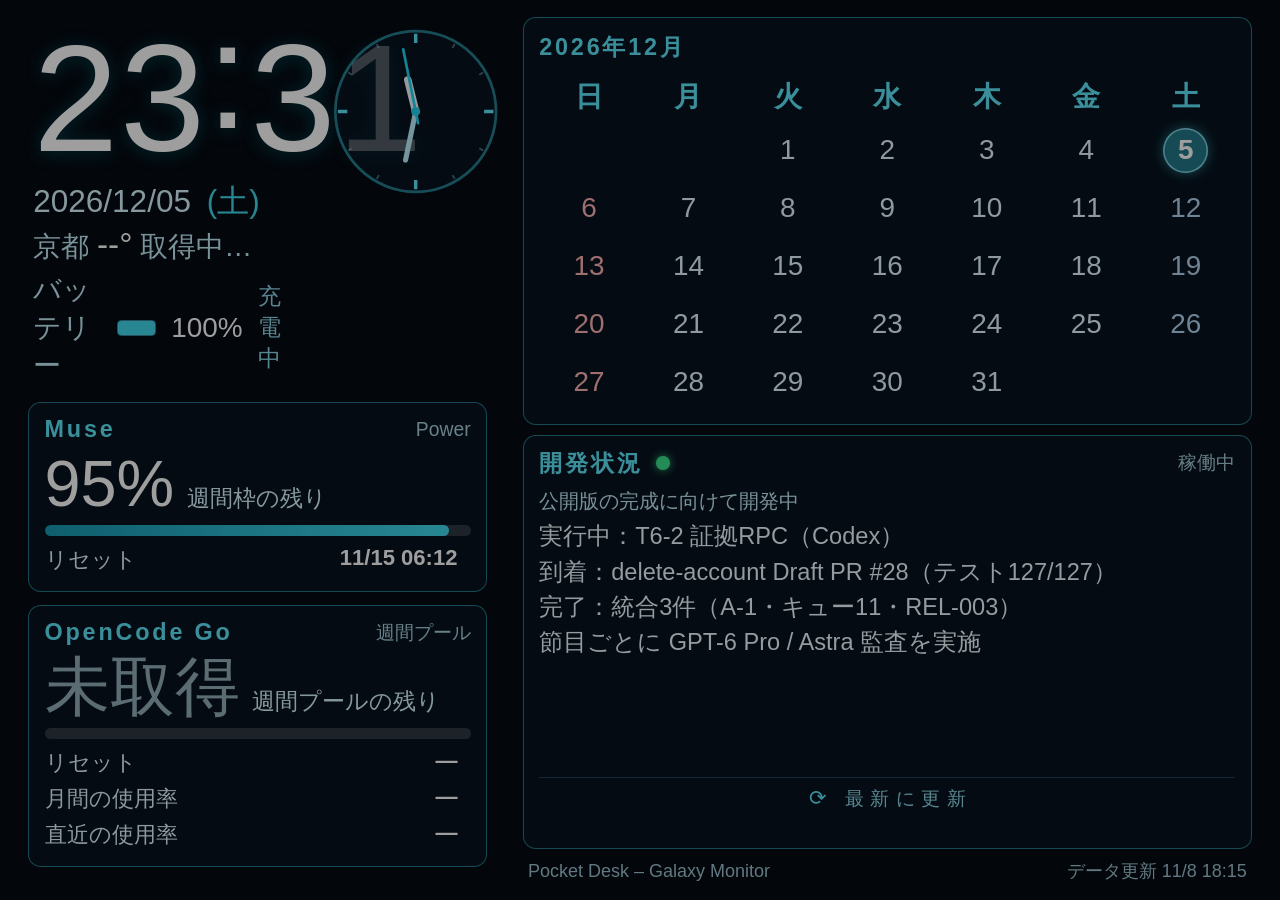
==== index.html @ 0ef6f900 "Pocket Desk: S7 battery row fits one line" ====
<!DOCTYPE html>
<html lang="ja">
<head>
<meta charset="UTF-8">
<meta name="viewport" content="width=device-width, initial-scale=1.0, maximum-scale=1.0, user-scalable=no">
<title>Pocket Desk – Galaxy Monitor</title>
<style>
  * { margin:0; padding:0; box-sizing:border-box; }
  html, body { height:100%; }
  body {
    font-family: "Hiragino Kaku Gothic ProN", "Noto Sans JP", sans-serif;
    background:#050b12;
    color:#eefaff;
    overflow:hidden;
    -webkit-user-select:none; user-select:none;
  }
  #nightdim {
    position:fixed; inset:0; z-index:3; background:#000; opacity:0;
    pointer-events:none; transition:opacity 2s;
  }
  body.night #nightdim { opacity:.38; }

  #shift { position:relative; z-index:2; height:100%; transition:transform 1.2s ease; }
  #layout {
    display:flex; gap:1.6vw; height:100%;
    padding:1.9vh 2.2vw;
  }
  #left { flex:0 0 37.5%; display:flex; flex-direction:column; gap:1.5vh; min-width:0; }
  #right { flex:1; display:flex; flex-direction:column; gap:1.15vh; min-width:0; margin-left:1.2vw; }

  /* clock */
  #clockbox { padding:0.4vh 0.4vw; display:flex; align-items:flex-start; gap:1.6vw; }
  #clockmain { flex:0 1 auto; min-width:0; }
  #battery { margin-top:0.5vh; font-size:3.1vh; color:#c4ecf7; display:none; align-items:center; gap:.55em; }
  #battery .bbar { display:inline-block; width:9vh; height:1.7vh; border:1px solid rgba(94,231,250,.55); border-radius:.45vh; overflow:hidden; }
  #battery .bbar i { display:block; height:100%; background:#41d9ee; }
  #battery #bpct { color:#fff; font-variant-numeric:tabular-nums; }
  #battery #bstate { font-size:2.5vh; color:#8fd8e8; }
  #analog { width:19vh; height:19vh; flex:none; margin-top:.6vh; transform:translateX(1.5vw); }
  #analog .aface { fill:rgba(10,24,38,.7); stroke:rgba(65,217,238,.55); stroke-width:1.6; }
  #analog .ahand { stroke-linecap:round; }
  #analog .hh { stroke:#eefaff; stroke-width:4.4; }
  #analog .mh { stroke:#bfefff; stroke-width:3; }
  #analog .sh { stroke:#22d3ee; stroke-width:1.6; }
  #analog .acenter { fill:#22d3ee; }
  #clock {
    font-size:17vh; line-height:1; font-weight:200; letter-spacing:.01em;
    color:#ffffff; text-shadow:0 2px 18px rgba(0,229,255,.25);
    font-variant-numeric:tabular-nums; white-space:nowrap;
  }
  #clock .colon { display:inline-block; transform:translateY(-.15em); }
  #clock .colon.off { opacity:.15; }
  #dateline { margin-top:0.8vh; font-size:3.5vh; color:#d8f6ff; }
  #dateline .dow { color:#41d9ee; margin-left:.5em; }
  #weather { margin-top:0.4vh; font-size:3.1vh; color:#c4ecf7; }
  #weather .temp { color:#fff; font-size:3.7vh; }
  #weather #whilo { font-size:2.5vh; color:#8fb8c4; margin-left:.6em; }

  /* panels */
  .panel {
    background:rgba(10,24,38,.7);
    border:1px solid rgba(65,217,238,.5);
    border-radius:1.4vh;
    padding:1.4vh 1.2vw;
  }
  .panel h2 {
    font-size:2.6vh; font-weight:600; color:#5ee7fa; letter-spacing:.12em;
    margin-bottom:1vh; display:flex; align-items:center; gap:.6em;
  }
  .panel h2 .sub { margin-left:auto; font-size:2.15vh; color:#a9cfdb; letter-spacing:0; font-weight:400; }

  .bigpct { display:flex; align-items:baseline; gap:1vw; }
  .bigpct .num { font-size:7.2vh; font-weight:200; color:#fff; line-height:1; }
  .bigpct .lbl { font-size:2.6vh; color:#d8f6ff; }
  .bar { height:1.2vh; border-radius:.6vh; background:rgba(255,255,255,.16); margin:1vh 0 .6vh; overflow:hidden; }
  .bar > i { display:block; height:100%; background:linear-gradient(90deg,#1899b2,#41d9ee); border-radius:.6vh; }
  .bar.warn > i { background:linear-gradient(90deg,#b26a18,#eeb041); }
  .bar.bad > i { background:linear-gradient(90deg,#b21818,#ee4141); }
  .kv { display:flex; justify-content:space-between; font-size:2.45vh; color:#e2f7ff; padding:.35vh 0; }
  .kv b { color:#fff; font-weight:600; font-variant-numeric:tabular-nums; }
  .kv .pace { color:#a9cfdb; font-size:2.1vh; margin-left:.7em; }
  .na { color:#93aeba; }

  #refresh-btn { display:block; width:100%; margin-top:1vh; padding:.9vh 0 .2vh; background:none; border:none; border-top:1px solid rgba(94,231,250,.22); font-size:2.1vh; font-weight:400; letter-spacing:.34em; text-indent:.34em; color:#8fd8e8; cursor:pointer; text-align:center; transition:color .25s; } #refresh-btn::before { content:"⟳"; margin-right:.55em; font-size:2.3vh; color:#5ee7fa; } #refresh-btn:hover { color:#eafcff; } #refresh-btn:disabled { opacity:.5; cursor:wait; } #refresh-status { min-height:2.2vh; margin-top:.3vh; font-size:1.9vh; color:#ffb3b3; text-align:center; } .qrow { display:flex; align-items:center; gap:.8vw; padding:.45vh 0; font-size:2.45vh; }
  .qrow .name { flex:0 0 34%; color:#e2f7ff; }
  .qrow .bar { flex:1; margin:0; }
  .qrow .val { flex:0 0 18%; text-align:right; color:#fff; font-variant-numeric:tabular-nums; }

  .dot { display:inline-block; width:1.5vh; height:1.5vh; border-radius:50%; background:#5a6d75; vertical-align:middle; }
  .dot.ok { background:#39e08c; box-shadow:0 0 8px rgba(57,224,140,.8); }
  .dot.warn { background:#eeb041; box-shadow:0 0 8px rgba(238,176,65,.8); }
  .dot.error { background:#ee4141; box-shadow:0 0 8px rgba(238,65,65,.8); }
  #dev-panel { padding:1.2vh 1.2vw; flex:1; display:flex; flex-direction:column; }
  #devlines { font-size:2.62vh; line-height:1.5; color:#f0fbff; }
  #refresh-btn { margin-top:auto; }
  #devlines div { white-space:nowrap; overflow:hidden; text-overflow:ellipsis; }
  #devdetail { font-size:2.25vh; color:#c4ecf7; margin-bottom:.5vh; }

  /* calendar */
  #cal { flex:0 0 auto; }
  #cal table { width:100%; border-collapse:collapse; font-size:3.1vh; text-align:center; }
  #cal th { color:#5ee7fa; font-weight:600; padding:.65vh 0; }
  #cal td { color:#e6f8ff; padding:.72vh 0; font-variant-numeric:tabular-nums; vertical-align:top; }
  #cal .dnum { display:inline-flex; align-items:center; justify-content:center; min-width:5vh; height:5vh; border-radius:50%; }
  #cal td.today .dnum { background:rgba(65,217,238,.52); color:#fff; font-weight:700; box-shadow:0 0 12px rgba(65,217,238,.5), inset 0 0 0 1.5px rgba(160,240,255,.75); }
  #cal td.dim { color:#55707b; }
  #cal td.sun { color:#ffb3b3; } #cal td.sat { color:#b3d4f0; }
  #cal td.hol .dnum { color:#ff8f9e; }

  /* wallpaper 全面背景 (アプリが Drive / 端末内フォルダから配信する画像。無い環境では出ない) */
  #bg { position:fixed; inset:0; z-index:0; overflow:hidden; }
  #bg img { width:100%; height:100%; object-fit:cover; display:block; opacity:0; transition:opacity .8s; filter:brightness(.48); }
  /* 次の壁紙へ (文字なし・右下の装飾ダイヤに偽装したボタン) */
  #wp-next { position:fixed; right:0.6vw; bottom:0.4vh; z-index:5; width:6.5vh; height:6.5vh; padding:0; background:transparent; border:none; cursor:pointer; display:none; -webkit-tap-highlight-color:transparent; }
  #wp-next::before { content:""; display:block; width:2.1vh; height:2.1vh; margin:auto; border:1px solid rgba(65,217,238,.45); background:rgba(65,217,238,.10); transform:rotate(45deg); box-shadow:0 0 6px rgba(65,217,238,.25); }

  #footer {
    margin-top:auto; display:flex; justify-content:space-between; align-items:baseline;
    font-size:2vh; color:#9dc3d1; padding:0 .4vw;
  }
  #footer a { color:#9dc3d1; text-decoration:none; }
  #footer span { white-space:nowrap; }

  @media (max-width:700px) {
    #clock { font-size:15vh; }
    #analog { width:16.5vh; height:16.5vh; transform:none; }
    #battery { font-size:2.8vh; gap:.4em; }
    #battery .bbar { width:7.5vh; }
    #battery #bpct { white-space:nowrap; }
    #battery #bstate { font-size:2.3vh; white-space:nowrap; }
  }
  @media (orientation: portrait) {
    #layout { flex-direction:column; overflow-y:auto; }
    #left, #right { flex:none; }
    #clock { font-size:16vw; }
    .bigpct .num { font-size:12vw; }
  }
</style>
</head>
<body>
<div id="bg"><img id="bg-img" alt=""></div>
<div id="nightdim"></div>

<div id="shift">
  <div id="layout">
    <div id="left">
      <div id="clockbox">
        <div id="clockmain">
          <div id="clock">--<span class="colon" id="colon">:</span>--</div>
          <div id="dateline"><span id="date">----/--/--</span><span class="dow" id="dow"></span></div>
          <div id="weather">京都 <span class="temp" id="wtemp">--°</span> <span id="wdesc">取得中…</span><span id="whilo"></span></div>
          <div id="battery">バッテリー <span class="bbar"><i id="bfill" style="width:0%"></i></span> <span id="bpct">--%</span> <span id="bstate"></span></div>
        </div>
        <svg id="analog" viewBox="0 0 100 100" aria-hidden="true">
          <circle class="aface" cx="50" cy="50" r="47"></circle>
          <g id="aticks"></g>
          <line id="ahour" class="ahand hh" x1="50" y1="50" x2="50" y2="31"></line>
          <line id="amin" class="ahand mh" x1="50" y1="50" x2="50" y2="21"></line>
          <line id="asec" class="ahand sh" x1="50" y1="57" x2="50" y2="13"></line>
          <circle class="acenter" cx="50" cy="50" r="2.6"></circle>
        </svg>
      </div>

      <div class="panel" id="claude-panel">
        <h2>Muse <span class="sub" id="claude-plan">Power</span></h2>
        <div class="bigpct"><span class="num" id="claude-pct">--%</span><span class="lbl">週間枠の残り</span></div>
        <div class="bar" id="claude-bar"><i style="width:0%"></i></div>
        <div class="kv"><span>リセット</span><span><b id="claude-reset">—</b><span class="pace" id="claude-pace"></span></span></div>
      </div>

      <div class="panel" id="quota-panel">
        <h2>OpenCode Go <span class="sub" id="go-status">週間プール</span></h2>
        <div class="bigpct"><span class="num" id="go-pct">--%</span><span class="lbl">週間プールの残り</span></div>
        <div class="bar" id="go-bar"><i style="width:0%"></i></div>
        <div class="kv"><span>リセット</span><span><b id="go-reset">—</b><span class="pace" id="go-pace"></span></span></div>
        <div class="kv"><span>月間の使用率</span><span><b id="go-monthly">—</b><span class="pace" id="go-monthly-reset"></span></span></div>
        <div class="kv"><span>直近の使用率</span><span><b id="go-rolling">—</b><span class="pace" id="go-rolling-reset"></span></span></div>
      </div>
    </div>

    <div id="right">
      <div class="panel" id="cal">
        <h2 id="cal-title">カレンダー</h2>
        <div id="cal-body"></div>
      </div>

      <div class="panel" id="dev-panel">
        <h2>開発状況 <span class="dot" id="dev-dot"></span><span class="sub" id="dev-sub"></span></h2>
        <div id="devdetail">未接続</div>
        <div id="devlines"></div>
        <button id="refresh-btn" type="button">最新に更新</button>
        <div id="refresh-status" role="status" aria-live="polite"></div>
      </div>

      <div id="footer">
        <span>Pocket Desk – Galaxy Monitor</span>
        <span>データ更新 <span id="updated">—</span></span>
      </div>
    </div>
  </div>
</div>
<button id="wp-next" aria-label="次の壁紙"></button>

<script>
(function(){
  "use strict";
  var $ = function(id){ return document.getElementById(id); };
  var DOW = ["日","月","火","水","木","金","土"];

  /* ---------- clock ---------- */
  function pad(n){ return (n<10?"0":"")+n; }
  function tickClock(){
    var now = new Date();
    var h = now.getHours(), m = now.getMinutes(), s = now.getSeconds();
    $("clock").firstChild.nodeValue = pad(h);
    $("clock").lastChild.nodeValue = pad(m);
    $("colon").className = "colon" + (s % 2 ? " off" : "");
    $("date").textContent = now.getFullYear() + "/" + pad(now.getMonth()+1) + "/" + pad(now.getDate());
    $("dow").textContent = "(" + DOW[now.getDay()] + ")";
    document.body.className = (h >= 23 || h < 6) ? "night" : "";
  }
  /* 秒の境界に合わせて更新する (setInterval の累積ズレで点滅が不規則になるのを防ぐ) */
  function scheduleClock(){
    var delay = 1000 - (Date.now() % 1000) + 20;
    setTimeout(function(){ tickClock(); scheduleClock(); }, delay);
  }

  /* ---------- analog clock (smooth second hand) ---------- */
  (function buildTicks(){
    var html = "";
    for (var i=0;i<12;i++){
      var a = i * 30 * Math.PI / 180, big = (i % 3 === 0);
      var r1 = big ? 40 : 43, r2 = 45.5;
      html += '<line x1="' + (50 + r1 * Math.sin(a)).toFixed(1) + '" y1="' + (50 - r1 * Math.cos(a)).toFixed(1) +
              '" x2="' + (50 + r2 * Math.sin(a)).toFixed(1) + '" y2="' + (50 - r2 * Math.cos(a)).toFixed(1) +
              '" stroke="' + (big ? "#5ee7fa" : "rgba(148,197,214,.5)") + '" stroke-width="' + (big ? 2 : 1.1) + '"/>';
    }
    $("aticks").innerHTML = html;
  })();
  function updateAnalog(){
    var now = new Date();
    var s = now.getSeconds() + now.getMilliseconds() / 1000;
    var m = now.getMinutes() + s / 60;
    var h = (now.getHours() % 12) + m / 60;
    $("asec").setAttribute("transform", "rotate(" + (s * 6).toFixed(2) + " 50 50)");
    $("amin").setAttribute("transform", "rotate(" + (m * 6).toFixed(2) + " 50 50)");
    $("ahour").setAttribute("transform", "rotate(" + (h * 30).toFixed(2) + " 50 50)");
  }

  /* ---------- calendar ---------- */
  var HOLIDAYS = {};
  function fetchHolidays(){
    var y = new Date().getFullYear();
    fetch("https://holidays-jp.github.io/api/v1/" + y + "/date.json")
      .then(function(r){ return r.json(); })
      .then(function(j){ if (j){ HOLIDAYS = j; buildCal(); } })
      .catch(function(){});
  }
  function buildCal(){
    var now = new Date(), y = now.getFullYear(), mo = now.getMonth(), today = now.getDate();
    $("cal-title").textContent = y + "年" + (mo+1) + "月";
    var first = new Date(y, mo, 1).getDay();
    var days = new Date(y, mo+1, 0).getDate();
    var html = "<table><tr><th>日</th><th>月</th><th>火</th><th>水</th><th>木</th><th>金</th><th>土</th></tr><tr>";
    var i, cell = 0;
    for (i=0;i<first;i++){ html += "<td></td>"; cell++; }
    for (var d=1; d<=days; d++){
      var dow = (first + d - 1) % 7;
      var hname = HOLIDAYS[y + "-" + pad(mo+1) + "-" + pad(d)] || "";
      var cls = (d===today) ? "today" : (dow===0 ? "sun" : (dow===6 ? "sat" : ""));
      if (hname) cls = (cls ? cls + " " : "") + "hol";
      var inner = '<span class="dnum">' + d + "</span>";
      html += '<td class="' + cls + '">' + inner + "</td>"; cell++;
      if (cell % 7 === 0 && d < days) html += "</tr><tr>";
    }
    html += "</tr></table>";
    $("cal-body").innerHTML = html;
  }

  /* ---------- weather (Kyoto, Open-Meteo) ---------- */
  var WDESC = {0:"快晴",1:"晴れ",2:"一部曇り",3:"曇り",45:"霧",48:"霧",51:"小雨",53:"小雨",55:"小雨",61:"雨",63:"雨",65:"大雨",71:"雪",73:"雪",75:"大雪",80:"にわか雨",81:"にわか雨",82:"激しいにわか雨",95:"雷雨"};
  function fetchWeather(){
    var url = "https://api.open-meteo.com/v1/forecast?latitude=35.0116&longitude=135.7681&current=temperature_2m,weather_code&daily=temperature_2m_max,temperature_2m_min&forecast_days=1&timezone=Asia%2FTokyo";
    fetch(url).then(function(r){ return r.json(); }).then(function(j){
      if (j && j.current){
        $("wtemp").textContent = Math.round(j.current.temperature_2m) + "°";
        $("wdesc").textContent = WDESC[j.current.weather_code] || "";
      }
      if (j && j.daily && j.daily.temperature_2m_max && j.daily.temperature_2m_max.length){
        $("whilo").textContent = "最高" + Math.round(j.daily.temperature_2m_max[0]) + "° / 最低" + Math.round(j.daily.temperature_2m_min[0]) + "°";
      }
    }).catch(function(){ /* keep last values */ });
  }

  /* ---------- battery (表示している端末自身の残量) ---------- */
  function initBattery(){
    if (!navigator.getBattery) return;
    navigator.getBattery().then(function(b){
      function upd(){
        var pct = Math.round(b.level * 100);
        $("battery").style.display = "flex";
        $("bpct").textContent = pct + "%";
        var f = $("bfill");
        f.style.width = pct + "%";
        f.style.background = pct <= 20 ? "#ee4141" : (pct <= 40 ? "#eeb041" : "#41d9ee");
        $("bstate").textContent = b.charging ? "充電中" : "";
      }
      b.addEventListener("levelchange", upd);
      b.addEventListener("chargingchange", upd);
      upd();
    }).catch(function(){});
  }

  /* ---------- monitor.json ---------- */
  function fmtDateTime(iso){
    if (!iso) return "—";
    var d = new Date(iso);
    if (isNaN(d.getTime())) return "—";
    return (d.getMonth()+1) + "/" + d.getDate() + " " + pad(d.getHours()) + ":" + pad(d.getMinutes());
  }
  function barClass(pct){ return pct <= 15 ? "bar bad" : (pct <= 35 ? "bar warn" : "bar"); }
  function paceText(remainPct, resetIso){
    if (remainPct === null || remainPct === undefined || !resetIso) return "";
    var ms = Date.parse(resetIso) - Date.now();
    if (isNaN(ms) || ms <= 0) return "";
    var per = remainPct / (ms / 86400000);
    return "1日約" + (per >= 10 ? Math.round(per) : per.toFixed(1)) + "%ペース";
  }
  function qrow(name, pct, valText){
    var right = (valText !== null && valText !== undefined) ? valText
              : (pct !== null && pct !== undefined) ? pct + "%"
              : '<span class="na">未取得</span>';
    var bar = (pct !== null && pct !== undefined)
      ? '<div class="' + barClass(pct) + '"><i style="width:' + pct + '%"></i></div>'
      : '<div class="bar"><i style="width:0%"></i></div>';
    return '<div class="qrow"><span class="name">' + name + '</span>' + bar +
           '<span class="val">' + right + '</span></div>';
  }
  function usd(v){ return (v === null || v === undefined) ? null : "$" + Number(v).toFixed(2); }

  function renderMonitor(j){
    if (!j) return;
    $("updated").textContent = fmtDateTime((lastUpdatedAt = j.updated_at || lastUpdatedAt));

    var mu = j.muse || {};
    if (mu.weekly_remaining_pct !== null && mu.weekly_remaining_pct !== undefined){
      $("claude-pct").textContent = mu.weekly_remaining_pct + "%";
      var b = $("claude-bar"); b.className = barClass(mu.weekly_remaining_pct);
      b.firstChild.style.width = mu.weekly_remaining_pct + "%";
    } else { $("claude-pct").innerHTML = '<span class="na">未取得</span>'; }
    if (mu.plan) $("claude-plan").textContent = mu.plan;
    $("claude-reset").textContent = fmtDateTime(mu.weekly_reset_at);
    $("claude-pace").textContent = paceText(mu.weekly_remaining_pct, mu.weekly_reset_at);

    var go = j.opencode_go || {};
    if (go.weekly_used_pct !== null && go.weekly_used_pct !== undefined){
      var remain = 100 - go.weekly_used_pct;
      $("go-pct").textContent = remain + "%";
      var gb = $("go-bar"); gb.className = barClass(remain);
      gb.firstChild.style.width = remain + "%";
    } else { $("go-pct").innerHTML = '<span class="na">未取得</span>'; }
    $("go-status").textContent = go.weekly_status === "rate-limited" ? "週間プール（上限到達）" : "週間プール";
    $("go-reset").textContent = fmtDateTime(go.weekly_resets_at);
    $("go-pace").textContent = (go.weekly_used_pct !== null && go.weekly_used_pct !== undefined)
      ? paceText(100 - go.weekly_used_pct, go.weekly_resets_at) : "";
    $("go-monthly").textContent = (go.monthly_used_pct !== null && go.monthly_used_pct !== undefined) ? go.monthly_used_pct + "%" : "—";
    $("go-monthly-reset").textContent = go.monthly_resets_at ? "リセット " + fmtDateTime(go.monthly_resets_at) : "";
    $("go-rolling").textContent = (go.rolling_used_pct !== null && go.rolling_used_pct !== undefined) ? go.rolling_used_pct + "%" : "—";
    $("go-rolling-reset").textContent = go.rolling_resets_at ? "リセット " + fmtDateTime(go.rolling_resets_at) : "";



    var svc = (j.services || {}).coneco || {};
    var ddot = $("dev-dot");
    if (ddot) ddot.className = "dot" + (svc.status === "ok" ? " ok" : (svc.status === "warn" ? " warn" : ""));
    var dsub = $("dev-sub");
    if (dsub) dsub.textContent = svc.status === "ok" ? "稼働中" : (svc.status === "warn" ? "要確認" : "");
    var ddet = $("devdetail");
    if (ddet) ddet.textContent = svc.detail || "未接続";
    var dlines = $("devlines");
    if (dlines) {
      dlines.innerHTML = "";
      (svc.lines || []).forEach(function(line){
        var d = document.createElement("div");
        d.textContent = line;
        dlines.appendChild(d);
      });
    }
  }

  var MONITOR_URL = "https://pocketdesk-monitor.hasse430.workers.dev/monitor.json"; var REFRESH_URL = "https://pocketdesk-monitor.hasse430.workers.dev/refresh"; var lastUpdatedAt = null; var refreshing = false; var REFRESH_TIMEOUT_MS = 90000; var REFRESH_POLL_MS = 5000;
  function fetchMonitor(){
    fetch(MONITOR_URL + "?t=" + Date.now()).then(function(r){
      if (!r.ok) throw new Error("not ok");
      return r.json();
    }).then(renderMonitor).catch(function(){
      fetch("monitor.json?t=" + Date.now()).then(function(r){
        if (!r.ok) throw new Error("not ok");
        return r.json();
      }).then(renderMonitor).catch(function(){ /* 未接続表示のまま */ });
    });
  }

  /* ---------- burn-in countermeasures ---------- */
  var SHIFTS = [[0,0],[3,2],[-3,2],[2,-3],[-2,-3],[0,3],[3,-2],[-3,-2]];
  var shiftIdx = 0;
  function pixelShift(){
    shiftIdx = (shiftIdx + 1) % SHIFTS.length;
    var s = SHIFTS[shiftIdx];
    $("shift").style.transform = "translate(" + s[0] + "px," + s[1] + "px)";
  }

  /* ---------- wallpaper (Android アプリが端末内フォルダの画像を配信する) ---------- */
  var WP_BASE = "https://pocketdesk.local/wallpaper/";
  var wpList = [], wpIdx = 0, wpOff = false;
  function wpApply(){ $("bg-img").style.opacity = wpOff ? "0" : "1"; }
  function wpShow(i){
    if (!wpList.length) return;
    wpIdx = ((i % wpList.length) + wpList.length) % wpList.length;
    var url = WP_BASE + encodeURIComponent(wpList[wpIdx]);
    var img = $("bg-img");
    if (img.getAttribute("src") === url){ wpApply(); return; }
    /* 先に読み込んでから差し替える (Drive 取得時は数秒かかるので空白を作らない) */
    var pre = new Image();
    pre.onload = function(){ img.src = url; wpApply(); };
    pre.src = url;
  }
  function initWallpaper(){
    fetch(WP_BASE + "list.json").then(function(r){ if (!r.ok) throw new Error("no wp"); return r.json(); })
    .then(function(list){
      if (!list || !list.length){ wpList = []; return; }
      var first = !wpList.length;
      wpList = list;
      $("wp-next").style.display = wpList.length > 1 ? "block" : "none";
      if (first) wpShow(0);
    }).catch(function(){});
  }
  $("bg-img").addEventListener("load", wpApply);
  /* 背景のタップで表示/非表示 (ボタンやリンクのタップでは切り替えない) */
  document.addEventListener("click", function(e){
    if (e.target.closest && e.target.closest("button, a")) return;
    if (!wpList.length) return;
    wpOff = !wpOff; wpApply();
  });

  /* ---------- start ---------- */ function isNewerUpdatedAt(v, before) { if(!v) return false; if(!before) return true; var a = Date.parse(v), b = Date.parse(before); if(!isNaN(a) && !isNaN(b)) return a > b; return v > before; } function requestRefresh() { if(refreshing) return; var btn = $("refresh-btn"), status = $("refresh-status"); if(!btn) return; refreshing = true; btn.disabled = true; btn.textContent = "更新中…"; if(status) status.textContent = ""; var before = lastUpdatedAt, startedAt = Date.now(); function finish(ok) { if(!ok && status) status.textContent = "更新できませんでした"; refreshing = false; btn.disabled = false; btn.textContent = "最新に更新"; } function poll() { fetchMonitor(); setTimeout(function() { if(isNewerUpdatedAt(lastUpdatedAt, before)) { finish(true); return; } if(Date.now() - startedAt >= REFRESH_TIMEOUT_MS) { finish(false); return; } poll(); }, REFRESH_POLL_MS); } fetch(REFRESH_URL, {method: "POST"}).then(function(r) { if(!r.ok) throw new Error("refresh failed"); poll(); }).catch(function() { if(status) status.textContent = "更新できませんでした"; refreshing = false; btn.disabled = false; btn.textContent = "最新に更新"; }); } $("refresh-btn").addEventListener("click", requestRefresh);
  tickClock(); updateAnalog(); buildCal(); fetchHolidays(); fetchWeather(); fetchMonitor(); initWallpaper(); initBattery();
  var wpTimer = null;
  function wpRestartTimer(){
    if (wpTimer) clearInterval(wpTimer);
    wpTimer = setInterval(function(){ if (wpList.length > 1) wpShow(wpIdx + 1); }, 5 * 60 * 1000);
  }
  wpRestartTimer();
  $("wp-next").addEventListener("click", function(){
    if (wpList.length < 2) return;
    wpOff = false;
    wpShow(wpIdx + 1);
    wpRestartTimer();
  });
  setInterval(initWallpaper, 60 * 60 * 1000);
  scheduleClock();
  setInterval(updateAnalog, 100);
  setInterval(buildCal, 60000);
  setInterval(fetchHolidays, 24 * 60 * 60 * 1000);
  setInterval(fetchWeather, 15 * 60 * 1000);
  setInterval(fetchMonitor, 5 * 60 * 1000);
  setInterval(pixelShift, 60 * 1000);
})();
</script>
</body>
</html>
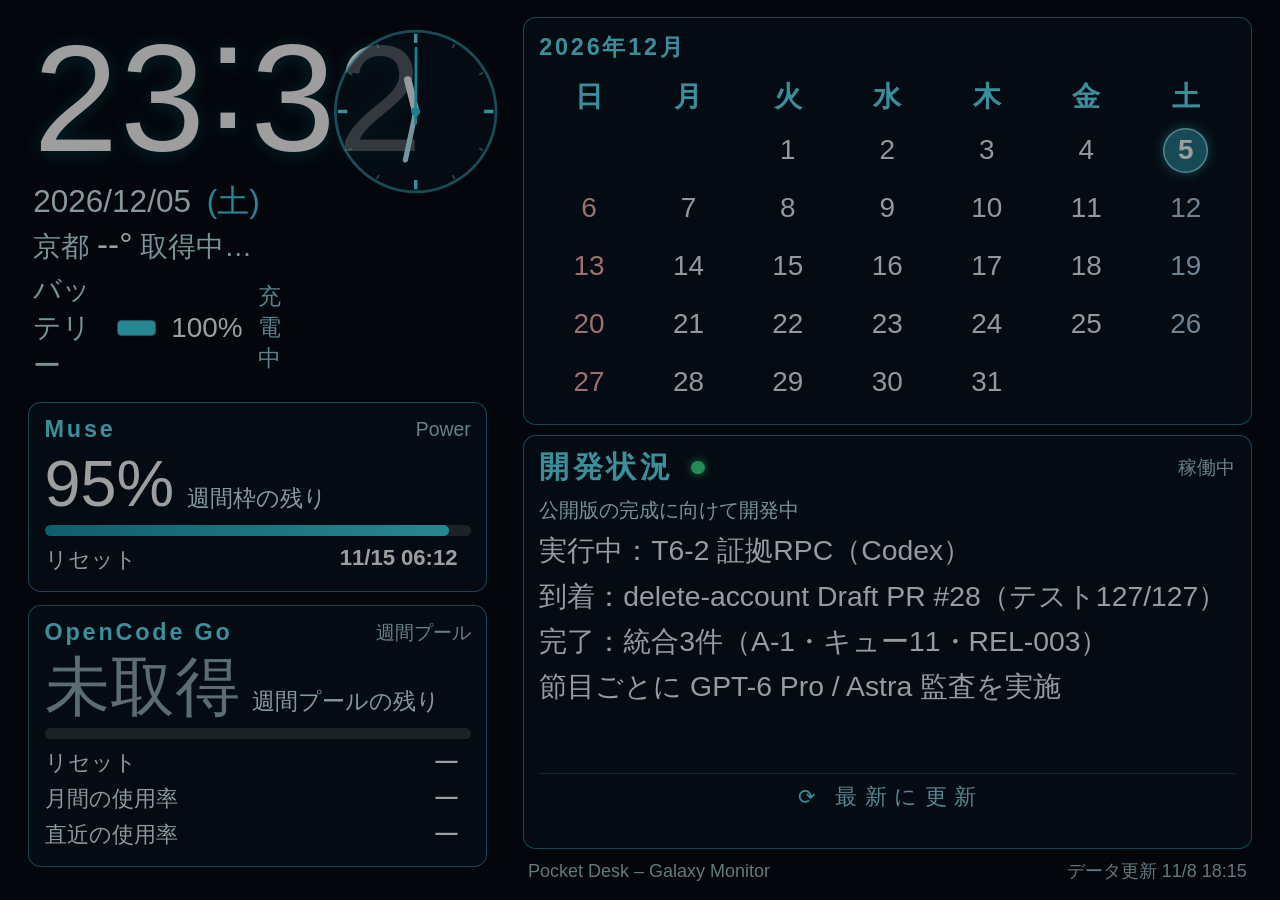
==== commit d0976358: "Pocket Desk: bigger dev panel text" ====
--- a/index.html
+++ b/index.html
@@ -91,7 +91,9 @@
   .dot.warn { background:#eeb041; box-shadow:0 0 8px rgba(238,176,65,.8); }
   .dot.error { background:#ee4141; box-shadow:0 0 8px rgba(238,65,65,.8); }
   #dev-panel { padding:1.2vh 1.2vw; flex:1; display:flex; flex-direction:column; }
-  #devlines { font-size:2.62vh; line-height:1.5; color:#f0fbff; }
+  #dev-panel h2 { font-size:3.3vh; }
+  #devlines { font-size:3.15vh; line-height:1.6; color:#f0fbff; }
+  #dev-panel #refresh-btn { font-size:2.45vh; }
   #refresh-btn { margin-top:auto; }
   #devlines div { white-space:nowrap; overflow:hidden; text-overflow:ellipsis; }
   #devdetail { font-size:2.25vh; color:#c4ecf7; margin-bottom:.5vh; }
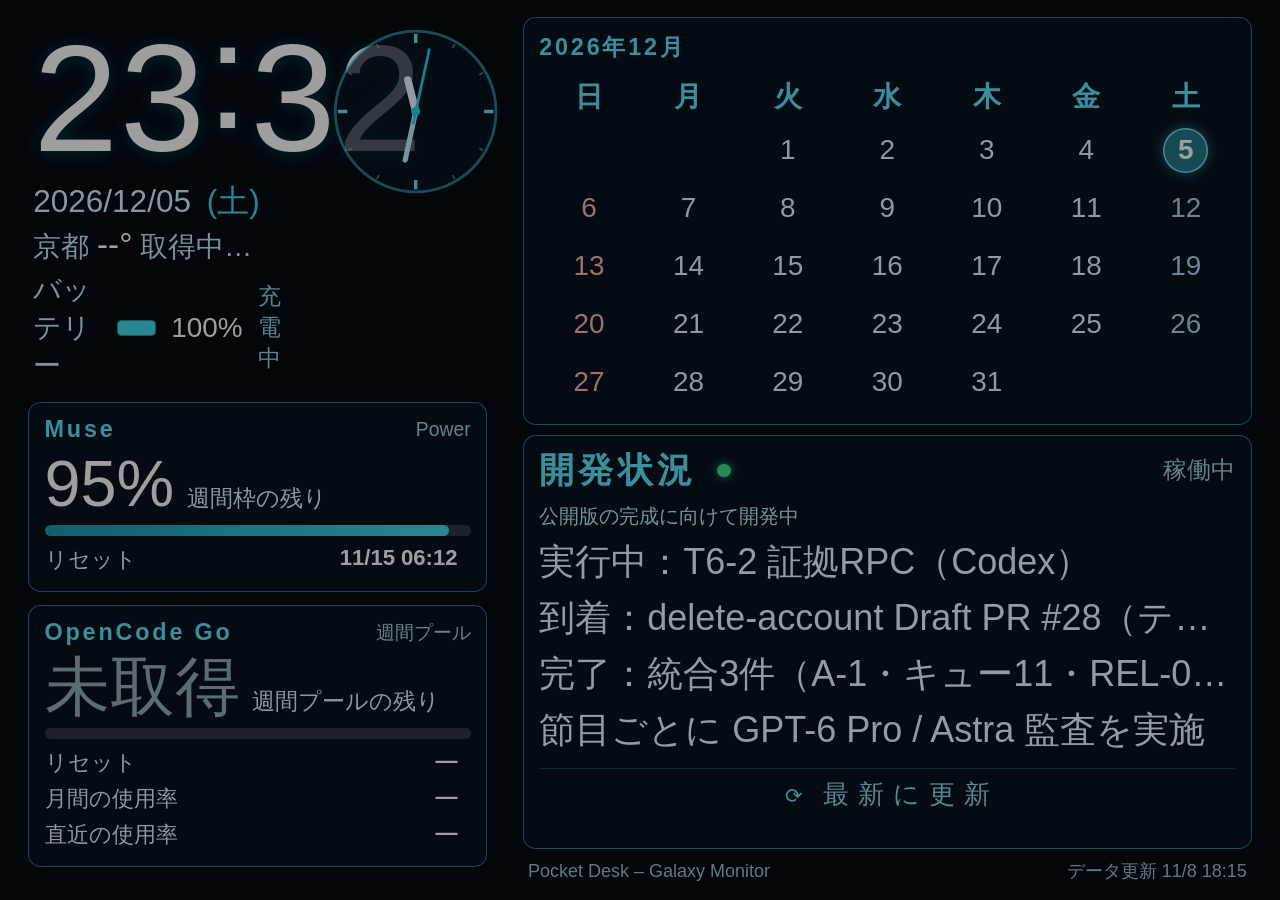
==== commit 54de9b3a: "Pocket Desk: dev panel text much bigger" ====
--- a/index.html
+++ b/index.html
@@ -91,9 +91,10 @@
   .dot.warn { background:#eeb041; box-shadow:0 0 8px rgba(238,176,65,.8); }
   .dot.error { background:#ee4141; box-shadow:0 0 8px rgba(238,65,65,.8); }
   #dev-panel { padding:1.2vh 1.2vw; flex:1; display:flex; flex-direction:column; }
-  #dev-panel h2 { font-size:3.3vh; }
-  #devlines { font-size:3.15vh; line-height:1.6; color:#f0fbff; }
-  #dev-panel #refresh-btn { font-size:2.45vh; }
+  #dev-panel h2 { font-size:3.9vh; }
+  #dev-panel h2 .sub { font-size:2.7vh; }
+  #devlines { font-size:4vh; line-height:1.55; color:#f0fbff; }
+  #dev-panel #refresh-btn { font-size:2.9vh; }
   #refresh-btn { margin-top:auto; }
   #devlines div { white-space:nowrap; overflow:hidden; text-overflow:ellipsis; }
   #devdetail { font-size:2.25vh; color:#c4ecf7; margin-bottom:.5vh; }
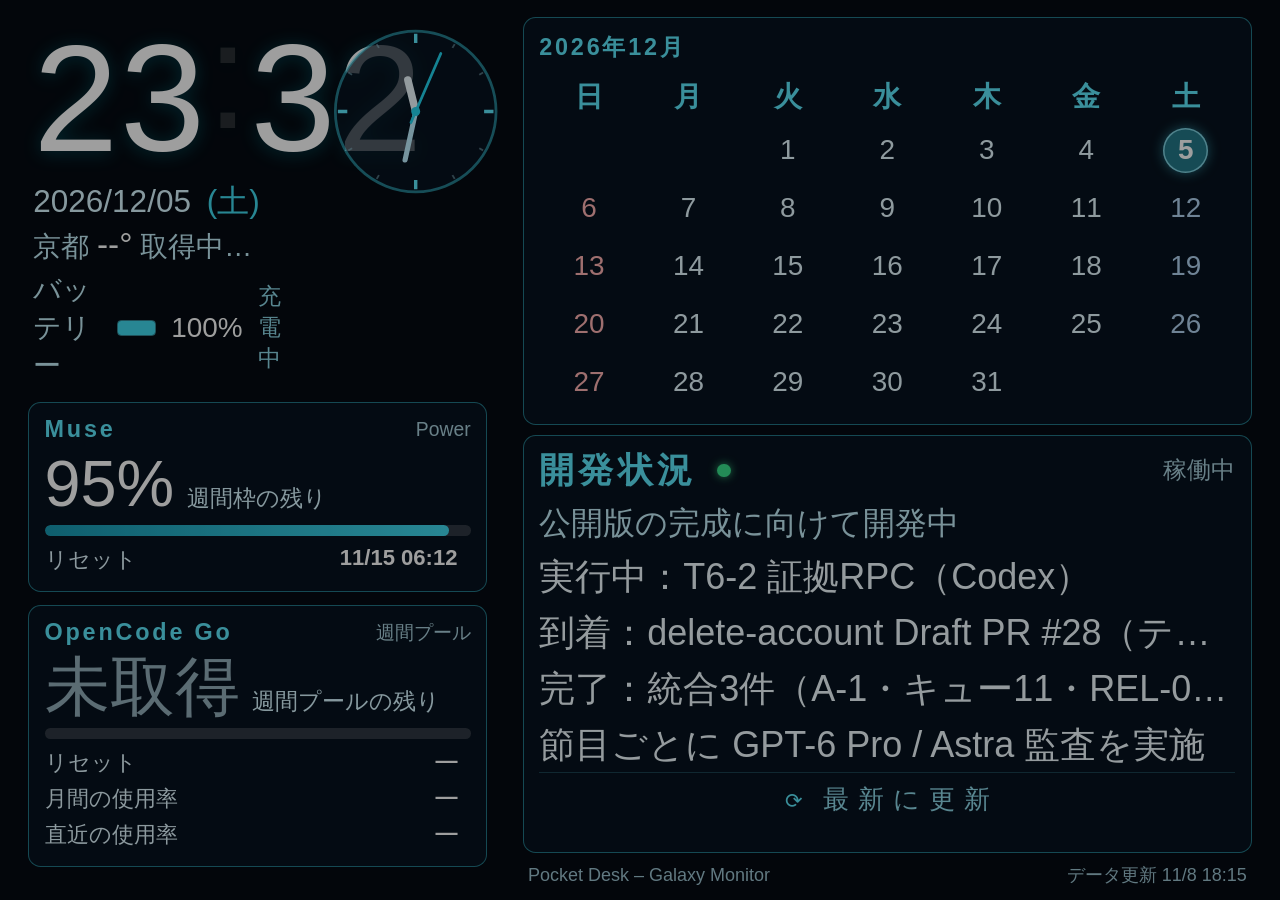
==== commit 30f751bd: "Pocket Desk: dev status line bigger too" ====
--- a/index.html
+++ b/index.html
@@ -97,7 +97,7 @@
   #dev-panel #refresh-btn { font-size:2.9vh; }
   #refresh-btn { margin-top:auto; }
   #devlines div { white-space:nowrap; overflow:hidden; text-overflow:ellipsis; }
-  #devdetail { font-size:2.25vh; color:#c4ecf7; margin-bottom:.5vh; }
+  #devdetail { font-size:3.5vh; color:#c4ecf7; margin-bottom:.5vh; }
 
   /* calendar */
   #cal { flex:0 0 auto; }
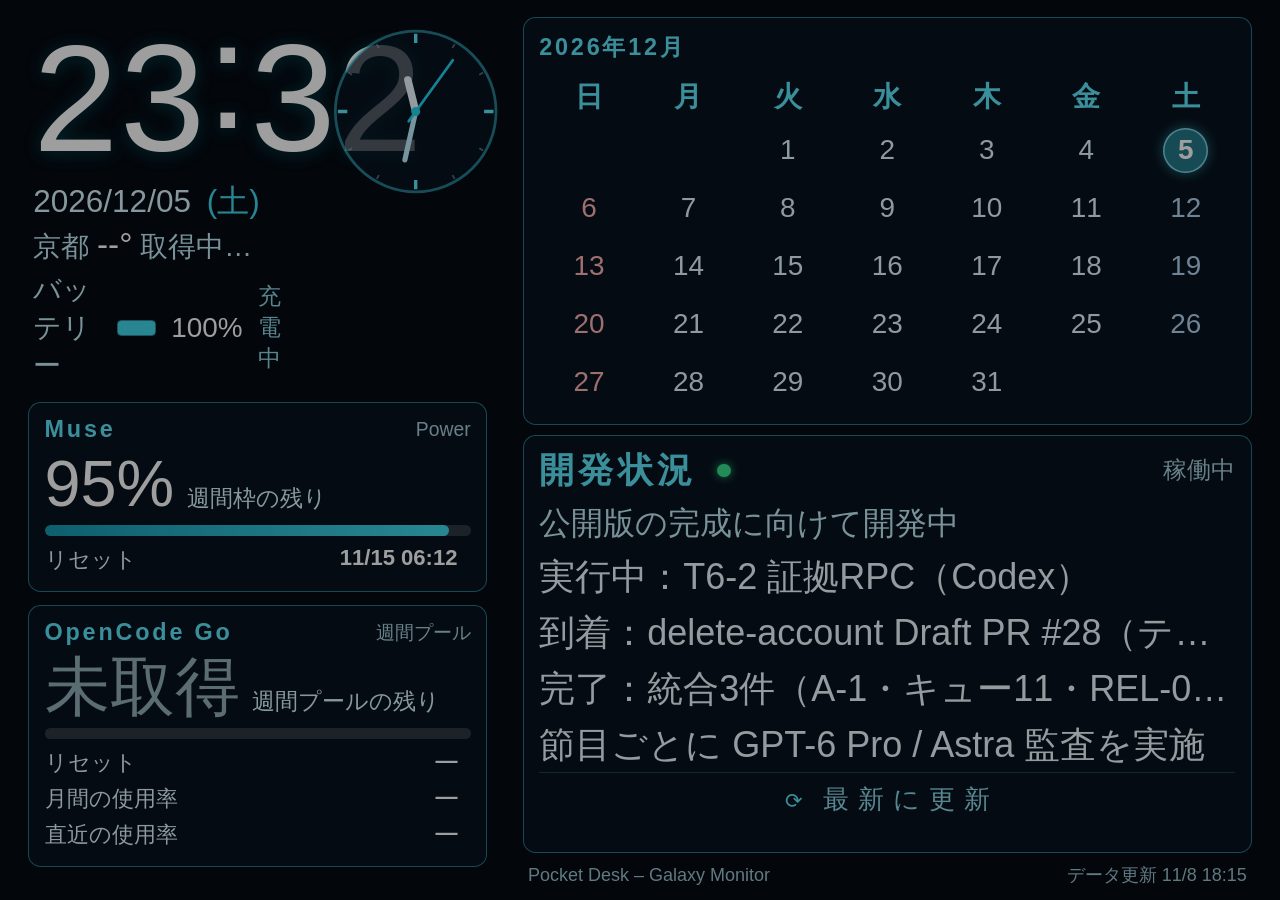
==== commit d94f20c3: "Pocket Desk: swipe up/down adjusts panel opacity" ====
--- a/index.html
+++ b/index.html
@@ -19,6 +19,13 @@
     pointer-events:none; transition:opacity 2s;
   }
   body.night #nightdim { opacity:.38; }
+  #alpha-toast {
+    position:fixed; left:50%; top:3.2vh; transform:translateX(-50%); z-index:40;
+    background:rgba(8,20,32,.85); border:1px solid rgba(94,231,250,.5); border-radius:99px;
+    color:#eafcff; font-size:2.5vh; letter-spacing:.08em; padding:.8vh 2.2vw;
+    opacity:0; transition:opacity .25s; pointer-events:none; white-space:nowrap;
+  }
+  #alpha-toast.show { opacity:1; }
 
   #shift { position:relative; z-index:2; height:100%; transition:transform 1.2s ease; }
   #layout {
@@ -37,7 +44,7 @@
   #battery #bpct { color:#fff; font-variant-numeric:tabular-nums; }
   #battery #bstate { font-size:2.5vh; color:#8fd8e8; }
   #analog { width:19vh; height:19vh; flex:none; margin-top:.6vh; transform:translateX(1.5vw); }
-  #analog .aface { fill:rgba(10,24,38,.7); stroke:rgba(65,217,238,.55); stroke-width:1.6; }
+  #analog .aface { fill:rgba(10,24,38,var(--panel-alpha)); stroke:rgba(65,217,238,.55); stroke-width:1.6; }
   #analog .ahand { stroke-linecap:round; }
   #analog .hh { stroke:#eefaff; stroke-width:4.4; }
   #analog .mh { stroke:#bfefff; stroke-width:3; }
@@ -57,8 +64,9 @@
   #weather #whilo { font-size:2.5vh; color:#8fb8c4; margin-left:.6em; }
 
   /* panels */
+  :root { --panel-alpha:.7; }
   .panel {
-    background:rgba(10,24,38,.7);
+    background:rgba(10,24,38,var(--panel-alpha));
     border:1px solid rgba(65,217,238,.5);
     border-radius:1.4vh;
     padding:1.4vh 1.2vw;
@@ -143,6 +151,7 @@
 <body>
 <div id="bg"><img id="bg-img" alt=""></div>
 <div id="nightdim"></div>
+<div id="alpha-toast"></div>
 
 <div id="shift">
   <div id="layout">
@@ -441,10 +450,48 @@
   $("bg-img").addEventListener("load", wpApply);
   /* 背景のタップで表示/非表示 (ボタンやリンクのタップでは切り替えない) */
   document.addEventListener("click", function(e){
+    if (suppressClick) return;
     if (e.target.closest && e.target.closest("button, a")) return;
     if (!wpList.length) return;
     wpOff = !wpOff; wpApply();
   });
+
+  /* 上下スワイプでパネルの濃さを調整 (上=薄く壁紙を主役に / 下=濃く読みやすく)。設定は端末に保存 */
+  var panelAlpha = parseFloat(localStorage.getItem("panelAlpha") || "0.7");
+  if (isNaN(panelAlpha)) panelAlpha = 0.7;
+  panelAlpha = Math.min(0.95, Math.max(0.15, panelAlpha));
+  function applyPanelAlpha(){
+    document.documentElement.style.setProperty("--panel-alpha", panelAlpha.toFixed(2));
+  }
+  applyPanelAlpha();
+  var swipeY = null, swipeOnButton = false, suppressClick = false, alphaToastTimer = null;
+  function showAlphaToast(){
+    var t = $("alpha-toast");
+    if (!t) return;
+    t.textContent = "パネルの濃さ " + Math.round(panelAlpha * 100) + "%";
+    t.classList.add("show");
+    if (alphaToastTimer) clearTimeout(alphaToastTimer);
+    alphaToastTimer = setTimeout(function(){ t.classList.remove("show"); }, 1200);
+  }
+  document.addEventListener("touchstart", function(e){
+    if (e.touches.length !== 1) { swipeY = null; return; }
+    swipeOnButton = !!(e.target.closest && e.target.closest("button, a"));
+    swipeY = e.touches[0].clientY;
+  }, {passive:true});
+  document.addEventListener("touchend", function(e){
+    if (swipeY === null) return;
+    var dy = e.changedTouches[0].clientY - swipeY;
+    swipeY = null;
+    if (swipeOnButton) return;
+    if (Math.abs(dy) < 42) return;
+    panelAlpha += (dy < 0 ? -0.12 : 0.12);
+    panelAlpha = Math.min(0.95, Math.max(0.15, panelAlpha));
+    try { localStorage.setItem("panelAlpha", String(panelAlpha)); } catch (err) {}
+    applyPanelAlpha();
+    showAlphaToast();
+    suppressClick = true;
+    setTimeout(function(){ suppressClick = false; }, 350);
+  }, {passive:true});
 
   /* ---------- start ---------- */ function isNewerUpdatedAt(v, before) { if(!v) return false; if(!before) return true; var a = Date.parse(v), b = Date.parse(before); if(!isNaN(a) && !isNaN(b)) return a > b; return v > before; } function requestRefresh() { if(refreshing) return; var btn = $("refresh-btn"), status = $("refresh-status"); if(!btn) return; refreshing = true; btn.disabled = true; btn.textContent = "更新中…"; if(status) status.textContent = ""; var before = lastUpdatedAt, startedAt = Date.now(); function finish(ok) { if(!ok && status) status.textContent = "更新できませんでした"; refreshing = false; btn.disabled = false; btn.textContent = "最新に更新"; } function poll() { fetchMonitor(); setTimeout(function() { if(isNewerUpdatedAt(lastUpdatedAt, before)) { finish(true); return; } if(Date.now() - startedAt >= REFRESH_TIMEOUT_MS) { finish(false); return; } poll(); }, REFRESH_POLL_MS); } fetch(REFRESH_URL, {method: "POST"}).then(function(r) { if(!r.ok) throw new Error("refresh failed"); poll(); }).catch(function() { if(status) status.textContent = "更新できませんでした"; refreshing = false; btn.disabled = false; btn.textContent = "最新に更新"; }); } $("refresh-btn").addEventListener("click", requestRefresh);
   tickClock(); updateAnalog(); buildCal(); fetchHolidays(); fetchWeather(); fetchMonitor(); initWallpaper(); initBattery();
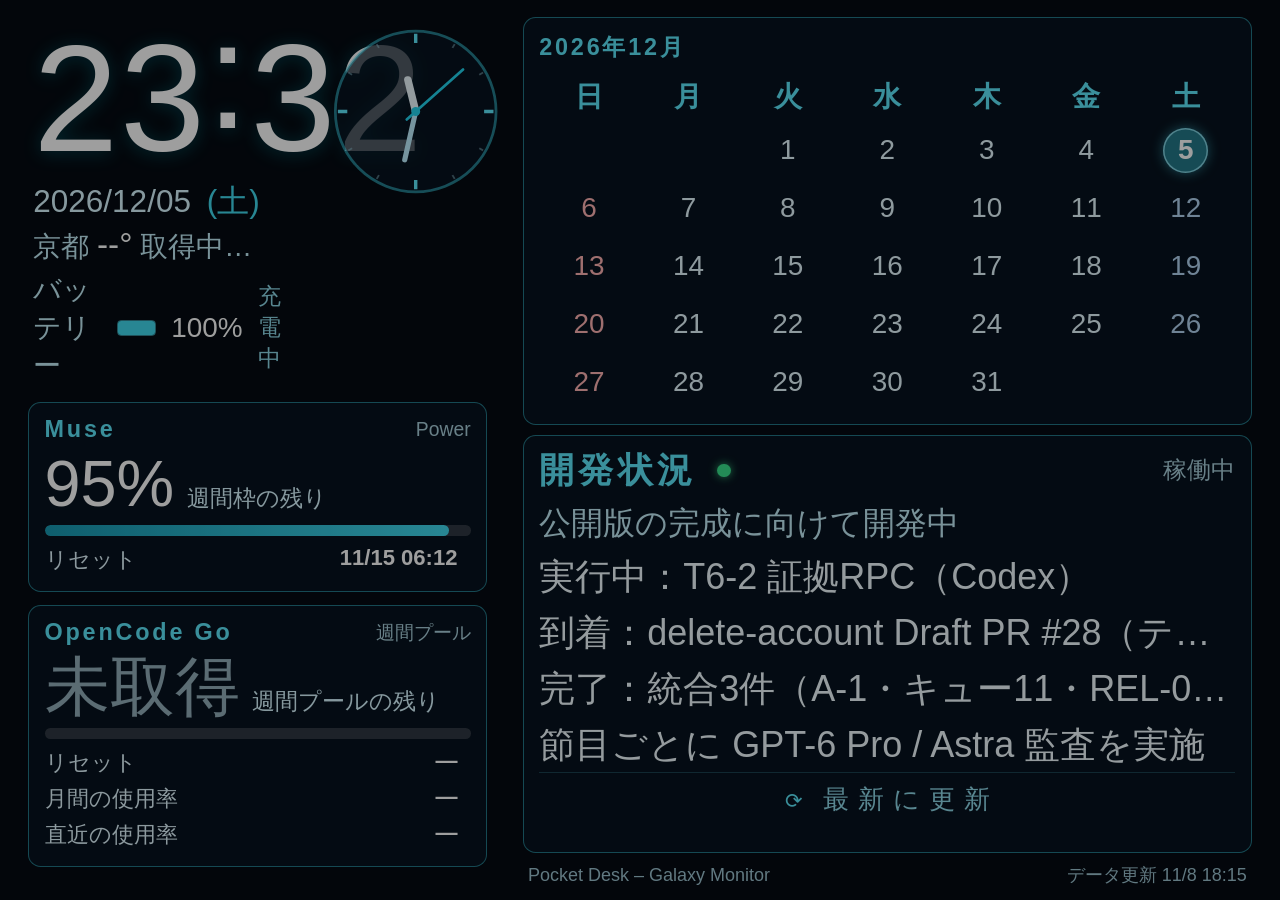
==== commit fa5fcf3f: "Pocket Desk: move opacity toast to bottom center" ====
--- a/index.html
+++ b/index.html
@@ -20,7 +20,7 @@
   }
   body.night #nightdim { opacity:.38; }
   #alpha-toast {
-    position:fixed; left:50%; top:3.2vh; transform:translateX(-50%); z-index:40;
+    position:fixed; left:50%; bottom:3vh; transform:translateX(-50%); z-index:40;
     background:rgba(8,20,32,.85); border:1px solid rgba(94,231,250,.5); border-radius:99px;
     color:#eafcff; font-size:2.5vh; letter-spacing:.08em; padding:.8vh 2.2vw;
     opacity:0; transition:opacity .25s; pointer-events:none; white-space:nowrap;
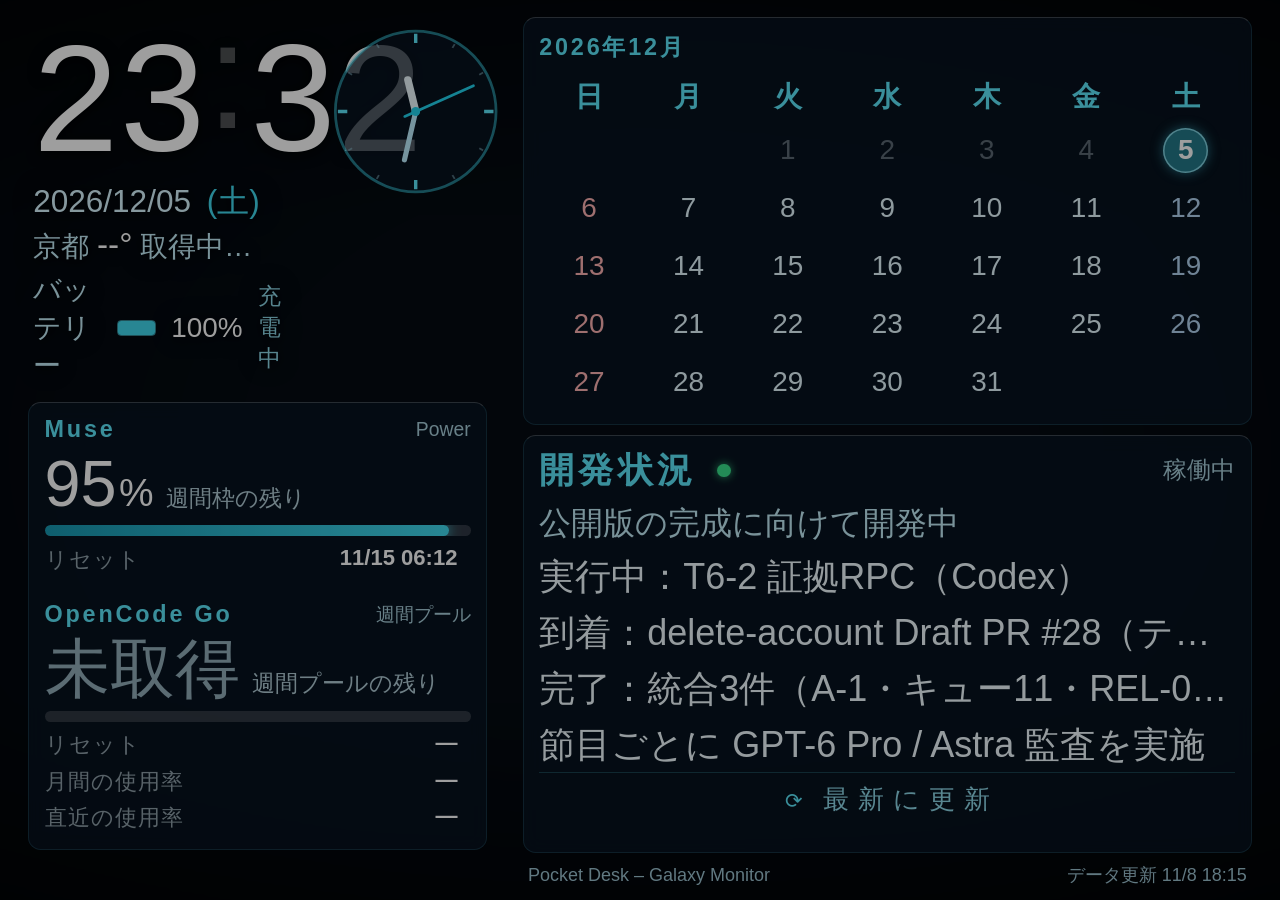
==== commit 5ae131f5: "Pocket Desk: Neon design pass with toggleable effects" ====
--- a/index.html
+++ b/index.html
@@ -78,13 +78,17 @@
   .panel h2 .sub { margin-left:auto; font-size:2.15vh; color:#a9cfdb; letter-spacing:0; font-weight:400; }
 
   .bigpct { display:flex; align-items:baseline; gap:1vw; }
-  .bigpct .num { font-size:7.2vh; font-weight:200; color:#fff; line-height:1; }
-  .bigpct .lbl { font-size:2.6vh; color:#d8f6ff; }
-  .bar { height:1.2vh; border-radius:.6vh; background:rgba(255,255,255,.16); margin:1vh 0 .6vh; overflow:hidden; }
-  .bar > i { display:block; height:100%; background:linear-gradient(90deg,#1899b2,#41d9ee); border-radius:.6vh; }
+  .bigpct .num { font-size:7.2vh; font-weight:200; color:#fff; line-height:1; font-variant-numeric:tabular-nums; }
+  .bigpct .num .unit { font-size:.6em; margin-left:.06em; }
+  .bigpct .lbl { font-size:2.6vh; color:#d8f6ff; opacity:.82; }
+  .bar { height:1.2vh; border-radius:.6vh; background:rgba(255,255,255,.16); margin:1vh 0 .6vh; overflow:hidden; color:#41d9ee; }
+  .bar > i { display:block; height:100%; background:linear-gradient(90deg,#1899b2,#41d9ee); border-radius:.6vh; box-shadow:0 0 1.4vh currentColor; }
+  .bar.warn { color:#eeb041; }
   .bar.warn > i { background:linear-gradient(90deg,#b26a18,#eeb041); }
+  .bar.bad { color:#ee4141; }
   .bar.bad > i { background:linear-gradient(90deg,#b21818,#ee4141); }
   .kv { display:flex; justify-content:space-between; font-size:2.45vh; color:#e2f7ff; padding:.35vh 0; }
+  .kv > span:first-child { opacity:.62; letter-spacing:.05em; }
   .kv b { color:#fff; font-weight:600; font-variant-numeric:tabular-nums; }
   .kv .pace { color:#a9cfdb; font-size:2.1vh; margin-left:.7em; }
   .na { color:#93aeba; }
@@ -96,8 +100,10 @@
 
   .dot { display:inline-block; width:1.5vh; height:1.5vh; border-radius:50%; background:#5a6d75; vertical-align:middle; }
   .dot.ok { background:#39e08c; box-shadow:0 0 8px rgba(57,224,140,.8); }
-  .dot.warn { background:#eeb041; box-shadow:0 0 8px rgba(238,176,65,.8); }
-  .dot.error { background:#ee4141; box-shadow:0 0 8px rgba(238,65,65,.8); }
+  .dot.warn { background:#eeb041; box-shadow:0 0 8px rgba(238,176,65,.8); animation:dotpulse-a 1.6s ease-out infinite; }
+  .dot.error { background:#ee4141; box-shadow:0 0 8px rgba(238,65,65,.8); animation:dotpulse-r 1.6s ease-out infinite; }
+  @keyframes dotpulse-a { 0% { box-shadow:0 0 0 0 rgba(238,176,65,.5); } 100% { box-shadow:0 0 0 1.7vh rgba(238,176,65,0); } }
+  @keyframes dotpulse-r { 0% { box-shadow:0 0 0 0 rgba(238,65,65,.5); } 100% { box-shadow:0 0 0 1.7vh rgba(238,65,65,0); } }
   #dev-panel { padding:1.2vh 1.2vw; flex:1; display:flex; flex-direction:column; }
   #dev-panel h2 { font-size:3.9vh; }
   #dev-panel h2 .sub { font-size:2.7vh; }
@@ -115,6 +121,7 @@
   #cal .dnum { display:inline-flex; align-items:center; justify-content:center; min-width:5vh; height:5vh; border-radius:50%; }
   #cal td.today .dnum { background:rgba(65,217,238,.52); color:#fff; font-weight:700; box-shadow:0 0 12px rgba(65,217,238,.5), inset 0 0 0 1.5px rgba(160,240,255,.75); }
   #cal td.dim { color:#55707b; }
+  #cal td.past { opacity:.38; }
   #cal td.sun { color:#ffb3b3; } #cal td.sat { color:#b3d4f0; }
   #cal td.hol .dnum { color:#ff8f9e; }
 
@@ -131,6 +138,60 @@
   }
   #footer a { color:#9dc3d1; text-decoration:none; }
   #footer span { white-space:nowrap; }
+
+  /* ---- Neon案エフェクト (長押しの設定シートで個別にON/OFF、既定は全ON) ---- */
+  /* 周辺減光ビネット: 中央の壁紙は鮮やかに、縁は暗く */
+  #vignette {
+    position:fixed; inset:0; z-index:1; pointer-events:none; opacity:0; transition:opacity .6s;
+    background:
+      radial-gradient(ellipse at center, rgba(0,0,0,0) 44%, rgba(0,0,0,.44) 100%),
+      linear-gradient(180deg, rgba(0,0,0,.30), rgba(0,0,0,0) 24%, rgba(0,0,0,0) 78%, rgba(0,0,0,.34));
+  }
+  body.fx-vignette #vignette { opacity:1; }
+  body.fx-vignette #bg img { filter:brightness(.62); }
+  body.fx-vignette #clockbox { text-shadow:0 2px 12px rgba(0,0,0,.85), 0 0 26px rgba(0,0,0,.45); }
+  body.fx-vignette #clock { text-shadow:0 2px 14px rgba(0,0,0,.82); }
+  /* すりガラス */
+  body.fx-glass .panel, body.fx-glass.fx-merge #aiwrap {
+    backdrop-filter:blur(9px) saturate(1.25);
+    -webkit-backdrop-filter:blur(9px) saturate(1.25);
+    border-color:rgba(100,220,255,.16);
+    border-top-color:rgba(255,255,255,.22);
+  }
+  /* コロンをふわっと */
+  body.fx-colon #clock .colon { transition:opacity .45s ease; }
+  body.fx-colon #clock .colon.off { opacity:.3; }
+  /* AIパネルを1枚に統合 */
+  #aiwrap { display:flex; flex-direction:column; gap:1.5vh; }
+  body.fx-merge #aiwrap {
+    background:rgba(10,24,38,var(--panel-alpha));
+    border:1px solid rgba(65,217,238,.5); border-radius:1.4vh; padding:1.4vh 1.2vw; gap:0;
+  }
+  body.fx-merge #aiwrap .panel { background:transparent; border:none; border-radius:0; padding:0; backdrop-filter:none; -webkit-backdrop-filter:none; }
+  body.fx-merge #quota-panel { border-top:1px solid rgba(100,220,255,.15); margin-top:1.3vh; padding-top:1.3vh !important; }
+  /* 設定シート (長押しで開く) */
+  #fx-sheet {
+    position:fixed; left:50%; top:50%; transform:translate(-50%,-50%); z-index:60;
+    width:56vw; max-width:640px; background:rgba(8,20,32,.94);
+    border:1px solid rgba(94,231,250,.45); border-radius:1.6vh; padding:2.2vh 2vw;
+    display:none;
+  }
+  #fx-sheet.open { display:block; }
+  #fx-sheet .fx-title { font-size:2.9vh; color:#5ee7fa; letter-spacing:.14em; margin-bottom:1.4vh; }
+  #fx-sheet .fx-row {
+    display:flex; justify-content:space-between; align-items:center; width:100%;
+    background:none; border:none; border-top:1px solid rgba(94,231,250,.18);
+    color:#eafcff; font-size:2.8vh; padding:1.5vh .4vw; cursor:pointer; text-align:left;
+  }
+  #fx-sheet .fx-pill {
+    font-size:2.3vh; color:#06222b; background:#41d9ee; border-radius:99px;
+    padding:.3vh 1.4vw; letter-spacing:.08em; flex:none;
+  }
+  #fx-sheet .fx-row.off .fx-pill { background:#3d5561; color:#b9d6de; }
+  #fx-sheet .fx-close {
+    display:block; margin:1.6vh auto 0; background:none; border:1px solid rgba(94,231,250,.4);
+    border-radius:99px; color:#8fd8e8; font-size:2.5vh; padding:.8vh 3vw; cursor:pointer; letter-spacing:.2em;
+  }
 
   @media (max-width:700px) {
     #clock { font-size:15vh; }
@@ -150,6 +211,7 @@
 </head>
 <body>
 <div id="bg"><img id="bg-img" alt=""></div>
+<div id="vignette"></div>
 <div id="nightdim"></div>
 <div id="alpha-toast"></div>
 
@@ -173,6 +235,7 @@
         </svg>
       </div>
 
+      <div id="aiwrap">
       <div class="panel" id="claude-panel">
         <h2>Muse <span class="sub" id="claude-plan">Power</span></h2>
         <div class="bigpct"><span class="num" id="claude-pct">--%</span><span class="lbl">週間枠の残り</span></div>
@@ -188,6 +251,7 @@
         <div class="kv"><span>月間の使用率</span><span><b id="go-monthly">—</b><span class="pace" id="go-monthly-reset"></span></span></div>
         <div class="kv"><span>直近の使用率</span><span><b id="go-rolling">—</b><span class="pace" id="go-rolling-reset"></span></span></div>
       </div>
+      </div>
     </div>
 
     <div id="right">
@@ -212,6 +276,15 @@
   </div>
 </div>
 <button id="wp-next" aria-label="次の壁紙"></button>
+
+<div id="fx-sheet" role="dialog" aria-label="表示エフェクト設定">
+  <div class="fx-title">表示エフェクト</div>
+  <button class="fx-row" type="button" data-fx="fx-glass">すりガラス<span class="fx-pill">ON</span></button>
+  <button class="fx-row" type="button" data-fx="fx-vignette">ビネット＋時計の影<span class="fx-pill">ON</span></button>
+  <button class="fx-row" type="button" data-fx="fx-colon">コロンをなめらか<span class="fx-pill">ON</span></button>
+  <button class="fx-row" type="button" data-fx="fx-merge">AIパネルを1枚に統合<span class="fx-pill">ON</span></button>
+  <button class="fx-close" type="button" id="fx-close">閉じる</button>
+</div>
 
 <script>
 (function(){
@@ -229,7 +302,7 @@
     $("colon").className = "colon" + (s % 2 ? " off" : "");
     $("date").textContent = now.getFullYear() + "/" + pad(now.getMonth()+1) + "/" + pad(now.getDate());
     $("dow").textContent = "(" + DOW[now.getDay()] + ")";
-    document.body.className = (h >= 23 || h < 6) ? "night" : "";
+    document.body.classList.toggle("night", h >= 23 || h < 6);
   }
   /* 秒の境界に合わせて更新する (setInterval の累積ズレで点滅が不規則になるのを防ぐ) */
   function scheduleClock(){
@@ -281,6 +354,7 @@
       var hname = HOLIDAYS[y + "-" + pad(mo+1) + "-" + pad(d)] || "";
       var cls = (d===today) ? "today" : (dow===0 ? "sun" : (dow===6 ? "sat" : ""));
       if (hname) cls = (cls ? cls + " " : "") + "hol";
+      if (d < today) cls = (cls ? cls + " " : "") + "past";
       var inner = '<span class="dnum">' + d + "</span>";
       html += '<td class="' + cls + '">' + inner + "</td>"; cell++;
       if (cell % 7 === 0 && d < days) html += "</tr><tr>";
@@ -314,7 +388,7 @@
         $("bpct").textContent = pct + "%";
         var f = $("bfill");
         f.style.width = pct + "%";
-        f.style.background = pct <= 20 ? "#ee4141" : (pct <= 40 ? "#eeb041" : "#41d9ee");
+        f.style.background = pct <= 15 ? "#ee4141" : (pct <= 30 ? "#eeb041" : "#41d9ee");
         $("bstate").textContent = b.charging ? "充電中" : "";
       }
       b.addEventListener("levelchange", upd);
@@ -330,7 +404,7 @@
     if (isNaN(d.getTime())) return "—";
     return (d.getMonth()+1) + "/" + d.getDate() + " " + pad(d.getHours()) + ":" + pad(d.getMinutes());
   }
-  function barClass(pct){ return pct <= 15 ? "bar bad" : (pct <= 35 ? "bar warn" : "bar"); }
+  function barClass(pct){ return pct <= 15 ? "bar bad" : (pct <= 30 ? "bar warn" : "bar"); }
   function paceText(remainPct, resetIso){
     if (remainPct === null || remainPct === undefined || !resetIso) return "";
     var ms = Date.parse(resetIso) - Date.now();
@@ -356,7 +430,7 @@
 
     var mu = j.muse || {};
     if (mu.weekly_remaining_pct !== null && mu.weekly_remaining_pct !== undefined){
-      $("claude-pct").textContent = mu.weekly_remaining_pct + "%";
+      $("claude-pct").innerHTML = mu.weekly_remaining_pct + '<span class="unit">%</span>';
       var b = $("claude-bar"); b.className = barClass(mu.weekly_remaining_pct);
       b.firstChild.style.width = mu.weekly_remaining_pct + "%";
     } else { $("claude-pct").innerHTML = '<span class="na">未取得</span>'; }
@@ -367,7 +441,7 @@
     var go = j.opencode_go || {};
     if (go.weekly_used_pct !== null && go.weekly_used_pct !== undefined){
       var remain = 100 - go.weekly_used_pct;
-      $("go-pct").textContent = remain + "%";
+      $("go-pct").innerHTML = remain + '<span class="unit">%</span>';
       var gb = $("go-bar"); gb.className = barClass(remain);
       gb.firstChild.style.width = remain + "%";
     } else { $("go-pct").innerHTML = '<span class="na">未取得</span>'; }
@@ -384,9 +458,9 @@
 
     var svc = (j.services || {}).coneco || {};
     var ddot = $("dev-dot");
-    if (ddot) ddot.className = "dot" + (svc.status === "ok" ? " ok" : (svc.status === "warn" ? " warn" : ""));
+    if (ddot) ddot.className = "dot" + (svc.status === "ok" ? " ok" : (svc.status === "warn" ? " warn" : (svc.status === "error" ? " error" : "")));
     var dsub = $("dev-sub");
-    if (dsub) dsub.textContent = svc.status === "ok" ? "稼働中" : (svc.status === "warn" ? "要確認" : "");
+    if (dsub) dsub.textContent = svc.status === "ok" ? "稼働中" : (svc.status === "warn" ? "要確認" : (svc.status === "error" ? "異常" : ""));
     var ddet = $("devdetail");
     if (ddet) ddet.textContent = svc.detail || "未接続";
     var dlines = $("devlines");
@@ -493,6 +567,47 @@
     setTimeout(function(){ suppressClick = false; }, 350);
   }, {passive:true});
 
+  /* 表示エフェクトのON/OFF (Neon案の実験項目)。既定は全ON、設定は端末に保存。
+     画面を長押しすると設定シートが開く */
+  var FXKEYS = ["fx-glass", "fx-vignette", "fx-colon", "fx-merge"];
+  var fxState = {};
+  try { fxState = JSON.parse(localStorage.getItem("fxState") || "{}") || {}; } catch (e) { fxState = {}; }
+  function fxOn(k){ return fxState[k] !== false; }
+  function applyFx(){
+    FXKEYS.forEach(function(k){ document.body.classList.toggle(k, fxOn(k)); });
+    var rows = document.querySelectorAll(".fx-row");
+    for (var i = 0; i < rows.length; i++){
+      var on = fxOn(rows[i].getAttribute("data-fx"));
+      rows[i].classList.toggle("off", !on);
+      rows[i].querySelector(".fx-pill").textContent = on ? "ON" : "OFF";
+    }
+  }
+  applyFx();
+  var fxRowList = document.querySelectorAll(".fx-row");
+  for (var j = 0; j < fxRowList.length; j++){
+    fxRowList[j].addEventListener("click", function(){
+      var k = this.getAttribute("data-fx");
+      fxState[k] = !fxOn(k);
+      try { localStorage.setItem("fxState", JSON.stringify(fxState)); } catch (e) {}
+      applyFx();
+    });
+  }
+  $("fx-close").addEventListener("click", function(){ $("fx-sheet").classList.remove("open"); });
+  var pressTimer = null;
+  document.addEventListener("touchstart", function(e){
+    if (e.touches.length !== 1) return;
+    if (e.target.closest && e.target.closest("button, a")) return;
+    pressTimer = setTimeout(function(){
+      pressTimer = null;
+      $("fx-sheet").classList.add("open");
+      suppressClick = true;
+      setTimeout(function(){ suppressClick = false; }, 400);
+    }, 620);
+  }, {passive:true});
+  function cancelPress(){ if (pressTimer) { clearTimeout(pressTimer); pressTimer = null; } }
+  document.addEventListener("touchend", cancelPress);
+  document.addEventListener("touchmove", cancelPress, {passive:true});
+
   /* ---------- start ---------- */ function isNewerUpdatedAt(v, before) { if(!v) return false; if(!before) return true; var a = Date.parse(v), b = Date.parse(before); if(!isNaN(a) && !isNaN(b)) return a > b; return v > before; } function requestRefresh() { if(refreshing) return; var btn = $("refresh-btn"), status = $("refresh-status"); if(!btn) return; refreshing = true; btn.disabled = true; btn.textContent = "更新中…"; if(status) status.textContent = ""; var before = lastUpdatedAt, startedAt = Date.now(); function finish(ok) { if(!ok && status) status.textContent = "更新できませんでした"; refreshing = false; btn.disabled = false; btn.textContent = "最新に更新"; } function poll() { fetchMonitor(); setTimeout(function() { if(isNewerUpdatedAt(lastUpdatedAt, before)) { finish(true); return; } if(Date.now() - startedAt >= REFRESH_TIMEOUT_MS) { finish(false); return; } poll(); }, REFRESH_POLL_MS); } fetch(REFRESH_URL, {method: "POST"}).then(function(r) { if(!r.ok) throw new Error("refresh failed"); poll(); }).catch(function() { if(status) status.textContent = "更新できませんでした"; refreshing = false; btn.disabled = false; btn.textContent = "最新に更新"; }); } $("refresh-btn").addEventListener("click", requestRefresh);
   tickClock(); updateAnalog(); buildCal(); fetchHolidays(); fetchWeather(); fetchMonitor(); initWallpaper(); initBattery();
   var wpTimer = null;
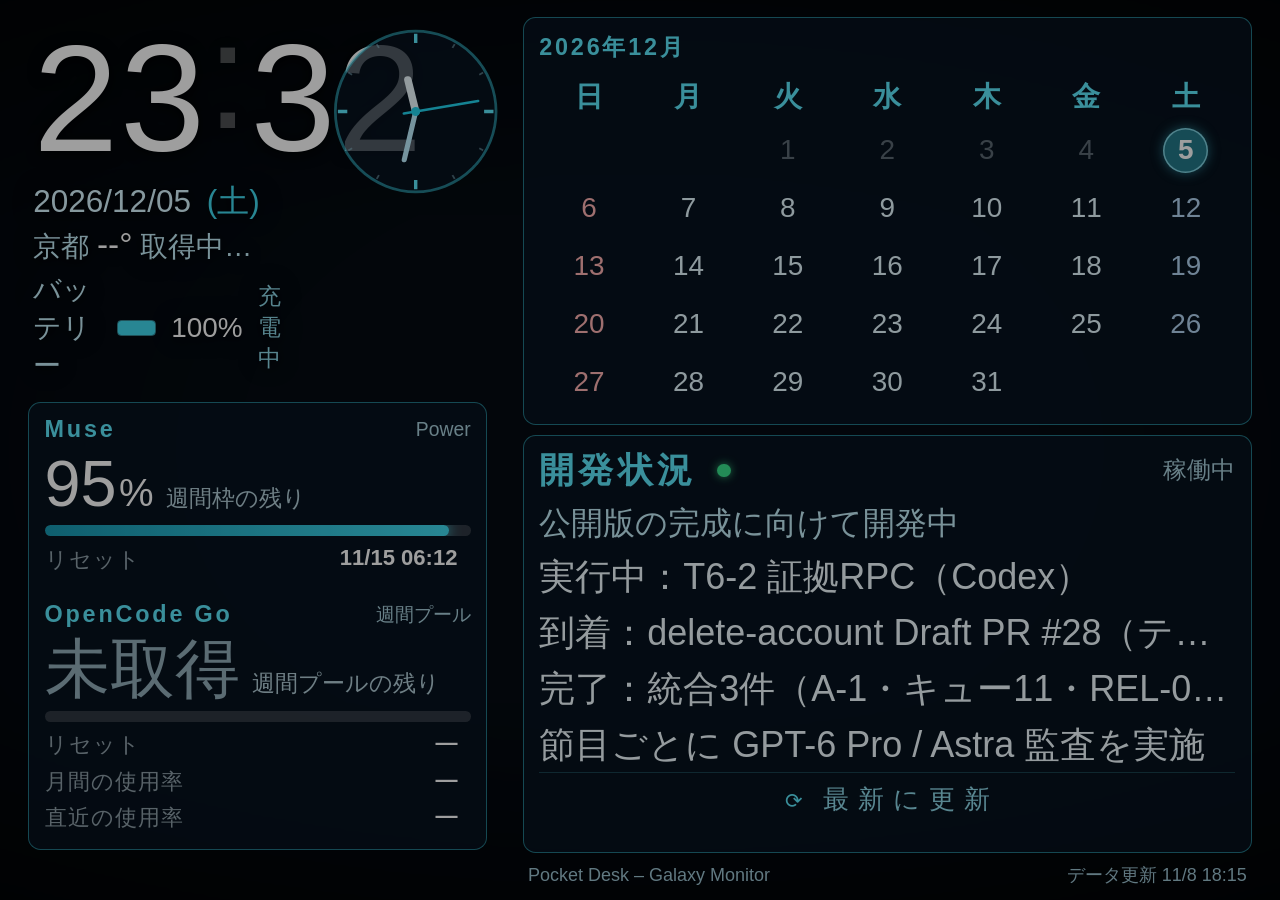
==== commit c5b6d280: "Pocket Desk: frosted glass defaults to off (wallpaper first)" ====
--- a/index.html
+++ b/index.html
@@ -570,9 +570,11 @@
   /* 表示エフェクトのON/OFF (Neon案の実験項目)。既定は全ON、設定は端末に保存。
      画面を長押しすると設定シートが開く */
   var FXKEYS = ["fx-glass", "fx-vignette", "fx-colon", "fx-merge"];
+  /* 既定: すりガラスだけOFF (壁紙を曇らせないため本人が選択)。他はON */
+  var FXDEFAULT = { "fx-glass": false, "fx-vignette": true, "fx-colon": true, "fx-merge": true };
   var fxState = {};
   try { fxState = JSON.parse(localStorage.getItem("fxState") || "{}") || {}; } catch (e) { fxState = {}; }
-  function fxOn(k){ return fxState[k] !== false; }
+  function fxOn(k){ return fxState[k] !== undefined ? !!fxState[k] : FXDEFAULT[k]; }
   function applyFx(){
     FXKEYS.forEach(function(k){ document.body.classList.toggle(k, fxOn(k)); });
     var rows = document.querySelectorAll(".fx-row");
